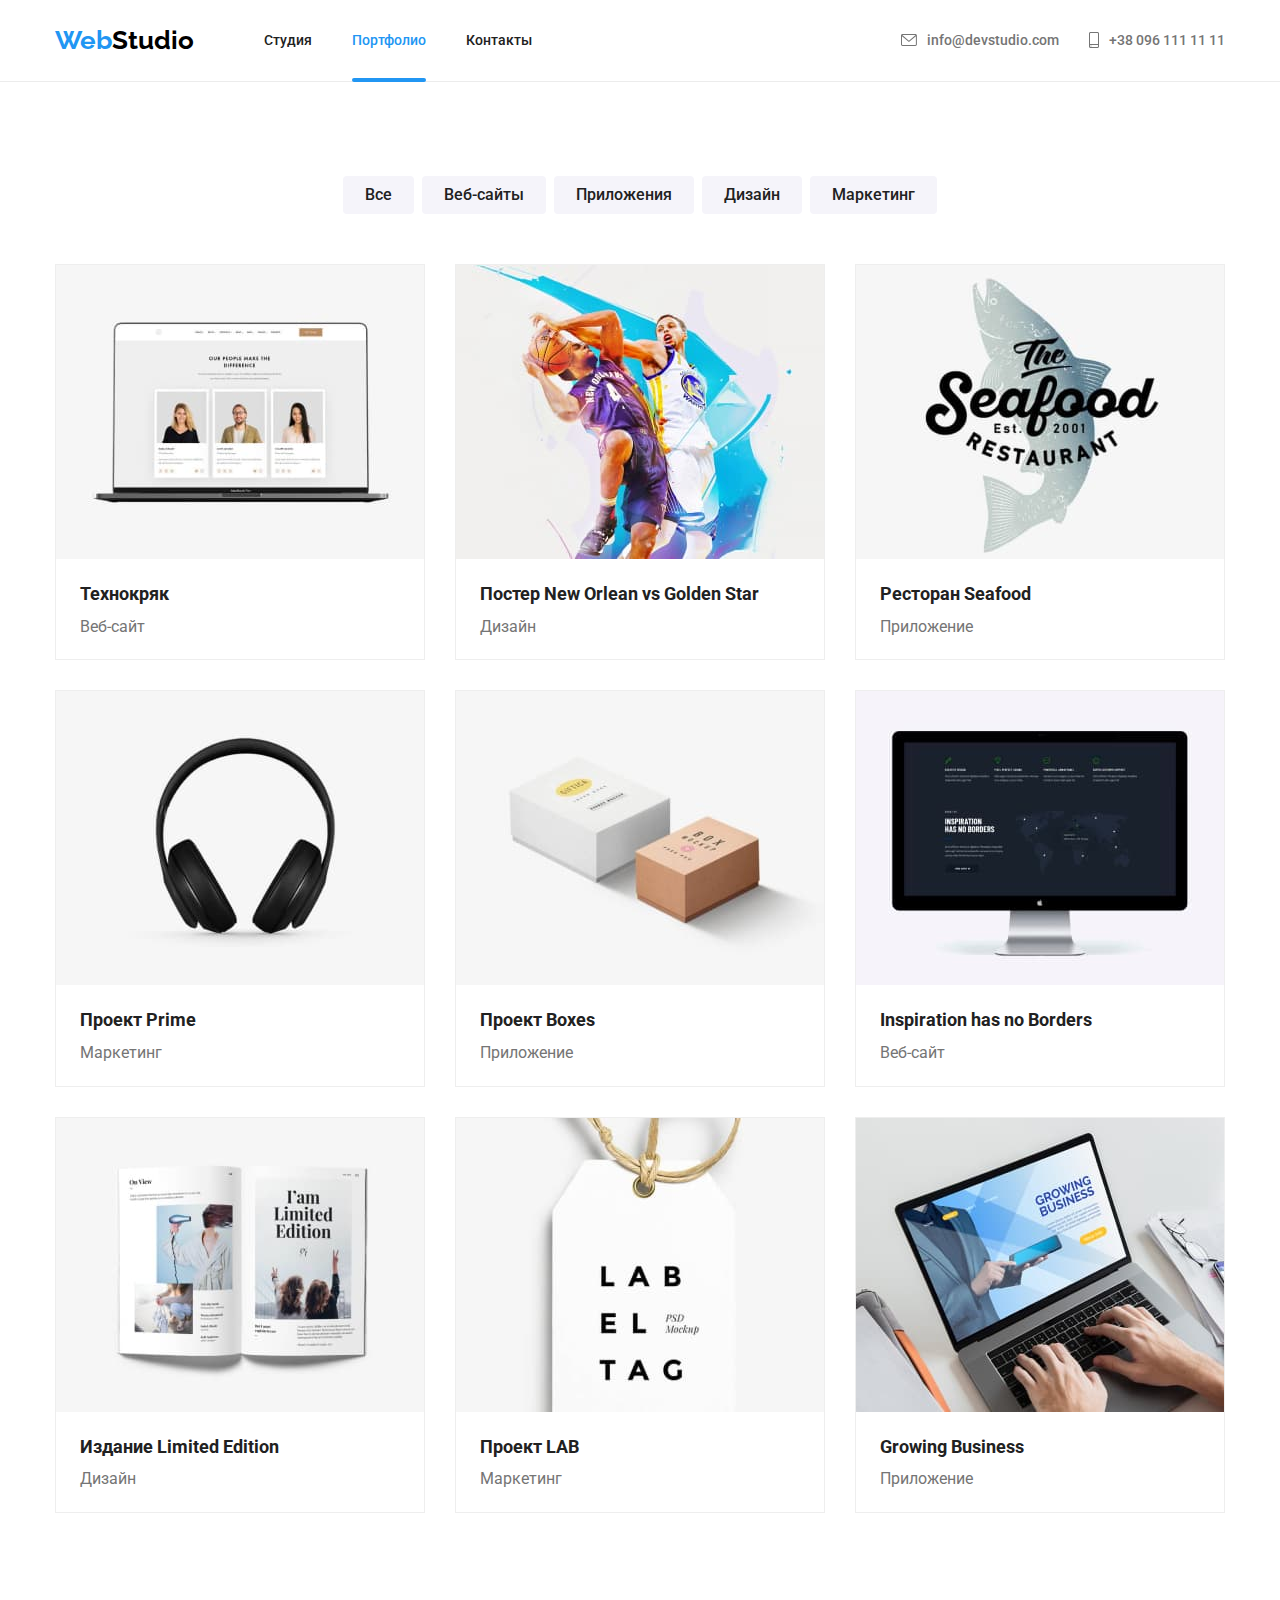
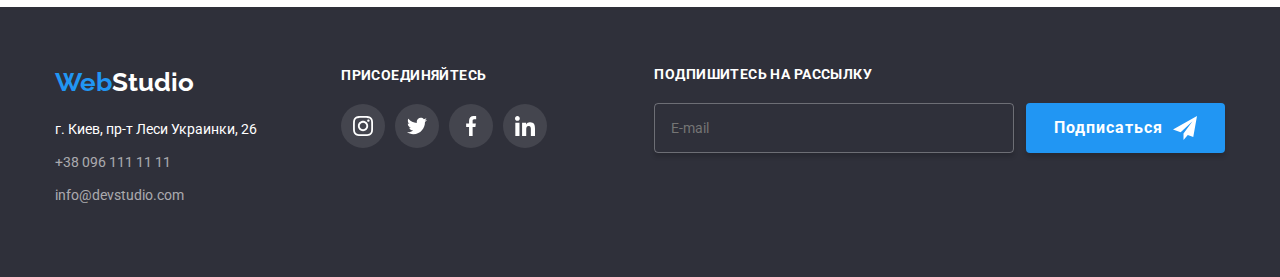
==== portfolio.html @ 5934a65d "Add files via upload" ====
<!DOCTYPE html>
<html lang="en">
  <head>
    <meta charset="UTF-8" />
    <meta http-equiv="X-UA-Compatible" content="IE=edge" />
    <meta name="viewport" content="width=device-width, initial-scale=1.0" />
    <title>Портфолио</title>
    <link rel="preconnect" href="https://fonts.googleapis.com" />
    <link rel="preconnect" href="https://fonts.gstatic.com" crossorigin />
    <link
      href="https://fonts.googleapis.com/css2?family=Raleway:wght@700&family=Roboto:wght@400;500;700;900&display=swap"
      rel="stylesheet"
    />

    <link rel="stylesheet" href="./css/main.min.css" />
  </head>
  <body>
    <header class="header">
      <div class="container">
        <nav class="nav">
          <a href="./index.html" class="logo"
            ><span class="logo-accent">Web</span>Studio</a
          >
          <ul class="site-nav">
            <li class="site-nav__unit nav-unit">
              <a href="./index.html">Студия</a>
            </li>
            <li class="site-nav__unit">
              <a class="current" href="./portfolio.html">Портфолио</a>
            </li>
            <li class="site-nav__unit"><a href="#">Контакты</a></li>
          </ul>
        </nav>
        <ul class="header-contacts">
          <li class="header-contacts__unit">
            <a
              class="header-contacts__link mail"
              href="mailto:info@devstudio.com"
            >
              <svg class="header-contacts__icon" width="16" height="12">
                <use href="images/index/icons.svg#icon-envelope"></use>
              </svg>
              info@devstudio.com</a
            >
          </li>
          <li class="header-contacts__unit">
            <a class="header-contacts__link tel" href="tel:+380961111111">
              <svg class="header-contacts__icon" width="10" height="16">
                <use href="images/index/icons.svg#icon-smartphone"></use>
              </svg>
              +38 096 111 11 11</a
            >
          </li>
        </ul>
      </div>
    </header>

    <main>
      <section class="filter section">
        <div class="container">
          <h1 class="visually-hidden">Filter</h1>
          <ul class="filter-buttons">
            <li><button type="button" class="button">Все</button></li>
            <li><button type="button" class="button">Веб-сайты</button></li>
            <li><button type="button" class="button">Приложения</button></li>
            <li><button type="button" class="button">Дизайн</button></li>
            <li><button type="button" class="button">Маркетинг</button></li>
          </ul>
          <ul class="filter-list">
            <li class="filter-list__list-unit">
              <div class="filter-list__unit-active">
                <img
                  src="./images/portfolio/imgone.jpg"
                  alt="notebook"
                  width="370"
                />
                <p class="filter-list__active-text">
                  Технокряк это современная площадка распространения
                  коронавируса. Компании используют эту платформу для цифрового
                  шпионажа и атак на защищённые сервера конкурентов.
                </p>
              </div>
              <div class="list-unit__content">
                <h2>Технокряк</h2>
                <p>Веб-сайт</p>
              </div>
            </li>
            <li class="filter-list__list-unit">
              <div class="filter-list__unit-active">
                <img
                  src="./images/portfolio/imgtwo.jpg"
                  alt="bascketball poster"
                  width="370"
                />
                <p class="filter-list__active-text">
                  Технокряк это современная площадка распространения
                  коронавируса. Компании используют эту платформу для цифрового
                  шпионажа и атак на защищённые сервера конкурентов.
                </p>
              </div>
              <div class="list-unit__content">
                <h2>Постер New Orlean vs Golden Star</h2>
                <p>Дизайн</p>
              </div>
            </li>
            <li class="filter-list__list-unit">
              <div class="filter-list__unit-active">
                <img
                  src="./images/portfolio/imgthree.jpg"
                  alt="seafood restaurant poster"
                  width="370"
                />
                <p class="filter-list__active-text">
                  Технокряк это современная площадка распространения
                  коронавируса. Компании используют эту платформу для цифрового
                  шпионажа и атак на защищённые сервера конкурентов.
                </p>
              </div>
              <div class="list-unit__content">
                <h2>Ресторан Seafood</h2>
                <p>Приложение</p>
              </div>
            </li>
            <li class="filter-list__list-unit">
              <div class="filter-list__unit-active">
                <img
                  src="./images/portfolio/imgfour.jpg"
                  alt="headphone"
                  width="370"
                />
                <p class="filter-list__active-text">
                  Технокряк это современная площадка распространения
                  коронавируса. Компании используют эту платформу для цифрового
                  шпионажа и атак на защищённые сервера конкурентов.
                </p>
              </div>
              <div class="list-unit__content">
                <h2>Проект Prime</h2>
                <p>Маркетинг</p>
              </div>
            </li>
            <li class="filter-list__list-unit">
              <div class="filter-list__unit-active">
                <img
                  src="./images/portfolio/imgfive.jpg"
                  alt="two boxes"
                  width="370"
                />
                <p class="filter-list__active-text">
                  Технокряк это современная площадка распространения
                  коронавируса. Компании используют эту платформу для цифрового
                  шпионажа и атак на защищённые сервера конкурентов.
                </p>
              </div>
              <div class="list-unit__content">
                <h2>Проект Boxes</h2>
                <p>Приложение</p>
              </div>
            </li>
            <li class="filter-list__list-unit">
              <div class="filter-list__unit-active">
                <img
                  src="images/portfolio/imgsix.jpg"
                  alt="monitor"
                  width="370"
                />
                <p class="filter-list__active-text">
                  Технокряк это современная площадка распространения
                  коронавируса. Компании используют эту платформу для цифрового
                  шпионажа и атак на защищённые сервера конкурентов.
                </p>
              </div>
              <div class="list-unit__content">
                <h2>Inspiration has no Borders</h2>
                <p>Веб-сайт</p>
              </div>
            </li>
            <li class="filter-list__list-unit">
              <div class="filter-list__unit-active">
                <img
                  src="./images/portfolio/imgseven.jpg"
                  alt="book"
                  width="370"
                />
                <p class="filter-list__active-text">
                  Технокряк это современная площадка распространения
                  коронавируса. Компании используют эту платформу для цифрового
                  шпионажа и атак на защищённые сервера конкурентов.
                </p>
              </div>
              <div class="list-unit__content">
                <h2>Издание Limited Edition</h2>
                <p>Дизайн</p>
              </div>
            </li>
            <li class="filter-list__list-unit">
              <div class="filter-list__unit-active">
                <img
                  src="./images/portfolio/imgeight.jpg"
                  alt="label"
                  width="370"
                />
                <p class="filter-list__active-text">
                  Технокряк это современная площадка распространения
                  коронавируса. Компании используют эту платформу для цифрового
                  шпионажа и атак на защищённые сервера конкурентов.
                </p>
              </div>
              <div class="list-unit__content">
                <h2>Проект LAB</h2>
                <p>Маркетинг</p>
              </div>
            </li>
            <li class="filter-list__list-unit">
              <div class="filter-list__unit-active">
                <img
                  src="./images/portfolio/imgnine.jpg"
                  alt="notebook"
                  width="370"
                />
                <p class="filter-list__active-text">
                  Технокряк это современная площадка распространения
                  коронавируса. Компании используют эту платформу для цифрового
                  шпионажа и атак на защищённые сервера конкурентов.
                </p>
              </div>
              <div class="list-unit__content">
                <h2>Growing Business</h2>
                <p>Приложение</p>
              </div>
            </li>
          </ul>
        </div>
      </section>
    </main>

    <footer class="footer">
      <div class="container">
        <div class="left-footer">
          <a href="./index.html" class="logo"
            ><span class="logo-accent">Web</span>Studio</a
          >
          <address>
            <ul class="footer-contacts">
              <li>
                <a class="footer-contacts__map-mark" href="#"
                  >г. Киев, пр-т Леси Украинки, 26</a
                >
              </li>
              <li>
                <a class="footer-contacts__tel contact" href="tel:+380961111111"
                  >+38 096 111 11 11</a
                >
              </li>
              <li>
                <a
                  class="footer-contacts__mail contact"
                  href="mailto:info@devstudio.com"
                  >info@devstudio.com</a
                >
              </li>
            </ul>
          </address>
        </div>
        <div class="footer__join">
          <span>присоединяйтесь</span>
          <ul class="hot-links">
            <li class="hot-links__unit">
              <a href="" class="hot-links__icon-link">
                <svg class="hot-links__svg">
                  <use href="./images/index/icons.svg#icon-instagram"></use>
                </svg>
              </a>
            </li>
            <li class="hot-links__unit">
              <a href="" class="hot-links__icon-link">
                <svg class="hot-links__svg">
                  <use href="./images/index/icons.svg#icon-twitter"></use>
                </svg>
              </a>
            </li>
            <li class="hot-links__unit">
              <a href="" class="hot-links__icon-link">
                <svg class="hot-links__svg">
                  <use href="./images/index/icons.svg#icon-facebook"></use>
                </svg>
              </a>
            </li>
            <li class="hot-links__unit">
              <a href="" class="hot-links__icon-link">
                <svg class="hot-links__svg">
                  <use href="./images/index/icons.svg#icon-linkedin"></use>
                </svg>
              </a>
            </li>
          </ul>
        </div>
        <div class="subscribe">
          <form class="subscribe__form">
            <h2 class="subscribe__header">Подпишитесь на рассылку</h2>
            <div class="subscribe__wrapper">
              <input
                type="mail"
                class="subscribe__input"
                placeholder="E-mail"
              />
              <button type="submit" class="subscribe__submit button">
                Подписаться
                <span class="telegramm-span">
                  <svg>
                    <use href="./images/index/icons.svg#icon-send"></use>
                  </svg>
                </span>
              </button>
            </div>
          </form>
        </div>
      </div>
    </footer>
  </body>
</html>
---- css/main.min.css ----
/*! modern-normalize v1.1.0 | MIT License | https://github.com/sindresorhus/modern-normalize */*,::before,::after{box-sizing:border-box}html{line-height:1.15;-webkit-text-size-adjust:100%;-moz-tab-size:4;tab-size:4}body{margin:0;font-family:system-ui,-apple-system,"Segoe UI",Roboto,Helvetica,Arial,sans-serif,"Apple Color Emoji","Segoe UI Emoji"}hr{height:0;color:inherit}abbr[title]{text-decoration:underline dotted}b,strong{font-weight:bolder}code,kbd,samp,pre{font-family:ui-monospace, SFMono-Regular, Consolas, 'Liberation Mono', Menlo, monospace;font-size:1em}small{font-size:80%}sub,sup{font-size:75%;line-height:0;position:relative;vertical-align:baseline}sub{bottom:-0.25em}sup{top:-0.5em}table{text-indent:0;border-color:inherit}button,input,optgroup,select,textarea{font-family:inherit;font-size:100%;line-height:1.15;margin:0}button,select{text-transform:none}button,[type='button'],[type='reset'],[type='submit']{-webkit-appearance:button}::-moz-focus-inner{border-style:none;padding:0}:-moz-focusring{outline:1px dotted ButtonText}:-moz-ui-invalid{box-shadow:none}legend{padding:0}progress{vertical-align:baseline}::-webkit-inner-spin-button,::-webkit-outer-spin-button{height:auto}[type='search']{-webkit-appearance:textfield;outline-offset:-2px}::-webkit-search-decoration{-webkit-appearance:none}::-webkit-file-upload-button{-webkit-appearance:button;font:inherit}summary{display:list-item}html{box-sizing:border-box}.container{width:1200px;padding:0px 15px 0px 15px;margin:auto}.section{padding:94px 0}h1,h2,h3,h4,h5,h6{margin:0px;padding:0px}img{display:block}p{margin:0px}body{font-family:"Roboto", sans-serif;background-color:var(--primary-white-color);color:var(--primary-txt-color);font-size:14px;line-height:1.2}ul{list-style:none;margin:0px;padding:0px}:root{--primary-txt-color: #757575;--title-txt-color: #212121;--accent-txt-color: #2196f3;--primary-white-color: #ffffff;--primary-black-color: #000000;--footer-secondary-color: rgba(255, 255, 255, 0.6);--footer-tertiary-color: rgba(255, 255, 255, 0.1);--bg-main-color: #2f303a;--button-bg-color: #f5f4fa;--border-filter-box: #eeeeee;--border-bottom-for-nav: #ececec;--icon-main-color: #afb1b8}.text{font-weight:400;font-size:14px;line-height:1.71;letter-spacing:0.03em;width:270px}.button{color:var(--title-txt-color);font-family:inherit;cursor:pointer;font-size:16px;font-weight:500;line-height:1.63;padding:6px 22px;border:none;border-radius:4px;background-color:var(--button-bg-color);transition-property:background-color;transition-duration:250ms;transition-timing-function:cubic-bezier(0.4, 0, 0.2, 1)}.title{color:var(--title-txt-color)}.visually-hidden,.visually-hidden.title{position:absolute;white-space:nowrap;width:1px;height:1px;overflow:hidden;border:0;padding:0;clip:rect(0 0 0 0);clip-path:inset(50%);margin:-1px}.logo{color:var(--primary-black-color);text-decoration:none;font-size:26px;line-height:1.19;font-family:"Raleway", sans-serif;font-weight:700}.logo .logo-accent{color:var(--accent-txt-color)}header{border-bottom:1px solid var(--border-bottom-for-nav)}header .container{display:flex;align-items:center}.nav{display:flex;align-items:center}.site-nav{display:flex;margin-left:70px}.site-nav__unit:not(:last-child){margin-right:40px}.site-nav__unit a{display:inline-block;color:var(--title-txt-color);text-decoration:none;padding:32px 0px;transition-property:color;transition-duration:250ms;transition-timing-function:cubic-bezier(0.4, 0, 0.2, 1)}.site-nav__unit a:hover,.site-nav__unit a:focus{color:var(--accent-txt-color)}.site-nav__unit .current{color:var(--accent-txt-color);position:relative}header ul{font-weight:500}header .header-contacts__link:hover,header .header-contacts__link:focus{color:var(--accent-txt-color);fill:var(--accent-txt-color)}header .header-contacts__link{color:var(--primary-txt-color);text-decoration:none;fill:var(--primary-txt-color);transition-property:color, fill;transition-duration:250ms;transition-timing-function:cubic-bezier(0.4, 0, 0.2, 1)}.mail,.tel{display:flex;align-items:center}.header-contacts__icon{margin-right:10px}.current::after{content:"";display:block;position:absolute;bottom:-1px;width:100%;height:4px;border-radius:2px;background-color:var(--accent-txt-color)}.header-contacts{display:flex;margin-left:auto}.header-contacts .header-contacts__unit:not(:last-child){margin-right:30px}.title.hidden-title{color:var(--primary-white-color)}.business-solutions{background-color:var(--bg-main-color);background-image:linear-gradient(rgba(47,48,58,0.4), rgba(47,48,58,0.4)),url(../images/index/heroimg.jpg);box-shadow:0px 4px 4px rgba(0,0,0,0.25);background-position:center;background-repeat:no-repeat;text-align:center}.business-solutions.section{padding:200px 0px}.business-solutions__main-header{text-align:center;padding-bottom:30px;color:var(--primary-white-color);line-height:1.36;font-size:44px;font-weight:900;text-transform:uppercase}.business-solutions__main-button.button{padding:10px 32px;margin-right:0}.business-solutions__main-button.button,.button:hover,.button:focus{color:var(--primary-white-color);background-color:var(--accent-txt-color);box-shadow:0px 3px 1px rgba(0,0,0,0.1),0px 1px 2px rgba(0,0,0,0.08),0px 2px 2px rgba(0,0,0,0.12)}.ocupation-list{display:flex}.ocupation-list__unit:not(:last-child){margin-right:30px}.ocupation-list__svg{display:flex;justify-content:center;align-items:center;align-content:center;background-color:var(--button-bg-color);height:120px;margin-bottom:30px}.ocupation-list__svg svg{width:70px;height:70px}.ocupation-pics.section{padding-top:0px}.ocupation-pics .title{font-size:36px;line-height:1.17;text-align:center;margin-bottom:50px}.ocupation-pics-block{display:flex}.ocupation-pics-block li:not(:last-child){margin-right:30px}.ocupation-pics-block li{position:relative}.ocupation-list__title.title{font-size:14px;line-height:1.14;text-transform:uppercase;margin-bottom:10px}.ocupation-pics-block__unit p{position:absolute;display:flex;align-items:center;justify-content:center;bottom:0;width:100%;height:70px;background-color:rgba(47,48,58,0.8);text-align:center;font-weight:700;letter-spacing:0.03em;text-transform:uppercase;line-height:calc(16 / 14);color:var(--primary-white-color)}.team{background-color:var(--button-bg-color)}.team .title{font-size:36px;line-height:1.17;text-align:center}.team h2{margin-bottom:50px}.team-list{display:flex}.team-list__box{padding:30px 0px}.team-list__unit{text-align:center;border-radius:0px 0px 4px 4px;box-shadow:0px 1px 3px rgba(0,0,0,0.12),0px 1px 1px rgba(0,0,0,0.14),0px 2px 1px rgba(0,0,0,0.2);background-color:var(--primary-white-color)}.team-list__unit .title.team-list__unit-name{font-size:16px;font-weight:500;line-height:1.19;margin-bottom:10px}.team-list__unit .team-list__position{font-size:16px;line-height:1.19;margin-bottom:16px}.team-list__unit:not(:last-child){margin-right:30px}.hot-links{display:flex;justify-content:center}.hot-links__unit{display:flex}.hot-links__unit:not(:last-child){margin-right:10px}.hot-links__unit a{width:44px;height:44px;background-color:var(--primary-white-color);fill:var(--icon-main-color);border-radius:50%;display:flex;justify-content:center;align-items:center;transition-property:background-color, fill;transition-duration:250ms;transition-timing-function:cubic-bezier(0.4, 0, 0.2, 1)}.hot-links__unit a:hover,.hot-links__unit a:focus{background-color:var(--accent-txt-color);fill:var(--primary-white-color)}.hot-links__svg{width:20px;height:20px}.constant-clients__header{text-align:center;font-size:36px;font-weight:700;line-height:calc(36 / 42);margin-bottom:50px}.constant-clients-list{display:flex}.constant-clients-list__unit:not(:last-child){margin-right:30px}.constant-clients-list__companies{width:170px;height:92px;display:flex;align-items:center;justify-content:center;border:1px solid var(--icon-main-color);border-radius:4px;fill:var(--icon-main-color);transition-property:background-color, fill;transition-duration:250ms;transition-timing-function:cubic-bezier(0.4, 0, 0.2, 1)}.constant-clients-list__companies:hover,.constant-clients-list__companies:focus{border:1px solid var(--accent-txt-color);fill:var(--accent-txt-color)}.constant-clients-list__companies svg{width:106px;height:60px}.filter-buttons,.filter-list{display:flex;flex-wrap:wrap;justify-content:center}.filter-buttons{margin-bottom:50px}.filter-buttons li:not(:last-child){margin-right:8px}.filter-list{margin:-15px}.filter-list__list-unit{border:1px solid var(--border-filter-box);width:370px;margin:15px}.filter-list__list-unit:hover{box-shadow:0px 1px 1px rgba(0,0,0,0.12),0px 4px 4px rgba(0,0,0,0.06),1px 4px 6px rgba(0,0,0,0.16)}.filter-list__list-unit h2{color:var(--title-txt-color);font-size:18px;line-height:1.71;margin-bottom:4px}.filter-list__list-unit p{font-size:16px;line-height:1.6}.filter-list__list-unit:hover .filter-list__active-text{transform:translateY(0)}.list-unit__content{padding:20px 24px}.filter-list__unit-active{position:relative;overflow:hidden}.filter-list__unit-active p{position:absolute;top:0;height:100%;width:100%;padding:63px 24px;background-color:rgba(33,150,243,0.9);color:var(--primary-white-color);font-size:18px;line-height:1.53;letter-spacing:0.03em;transform:translateY(100%);transition:transform 250ms cubic-bezier(0.4, 0, 0.2, 1)}.footer{background-color:var(--bg-main-color);padding:60px 0px}.footer .logo{color:var(--primary-white-color);display:inline-block;margin-bottom:20px}.footer .container{display:flex;justify-content:space-between}.footer-contacts{line-height:1.71}.footer-contacts li{margin-bottom:9px}.footer-contacts a{text-decoration:none}address{font-style:normal}address .footer-contacts__map-mark{color:var(--primary-white-color);transition-property:color;transition-duration:250ms;transition-timing-function:cubic-bezier(0.4, 0, 0.2, 1)}address .footer-contacts__map-mark:hover,address .footer-contacts__map-mark:focus,address .contact:hover,address .contact:focus{color:var(--accent-txt-color)}address .footer-contacts__tel,address .footer-contacts__mail{color:var(--footer-secondary-color);transition-property:color;transition-duration:250ms;transition-timing-function:cubic-bezier(0.4, 0, 0.2, 1)}.footer__join{display:block;margin-left:70px}.footer__join span{font-weight:700;color:var(--primary-white-color);text-transform:uppercase;display:inline-block;margin-bottom:20px;letter-spacing:0.03em}.footer__join .hot-links__icon-link{background-color:var(--footer-tertiary-color);fill:var(--primary-white-color)}.subscribe{margin-left:93px}.subscribe__header{font-size:14px;font-weight:700;line-height:1.14;letter-spacing:0.03em;text-transform:uppercase;color:var(--primary-white-color);margin-bottom:20px}.subscribe__wrapper{display:flex}.subscribe__input{height:50px;width:360px;border:1px solid rgba(255,255,255,0.3);border-radius:4px;background-color:rgba(255,255,255,0);box-shadow:0px 4px 4px rgba(0,0,0,0.15);margin-right:12px;padding-left:16px;color:var(--primary-white-color)}.subscribe__input:focus{border:none;outline:1px solid var(--accent-txt-color)}.subscribe__submit{display:flex;align-items:center;justify-content:center;padding:10px 28px;background:var(--accent-txt-color);box-shadow:0px 4px 4px rgba(0,0,0,0.15);border-radius:4px;font-weight:700;font-size:16px;line-height:1.87;letter-spacing:0.06em;color:var(--primary-white-color)}.telegramm-span{margin-left:10px;width:24px;height:24px}.telegramm-span svg{width:24px;height:24px}.backdrop{position:fixed;top:0;left:0;width:100%;height:100%;background-color:rgba(0,0,0,0.2);opacity:1;transition:opacity 250ms cubic-bezier(0.4, 0, 0.2, 1)}.backdrop.is-hidden{opacity:0;pointer-events:none}.modal{position:absolute;top:50%;left:50%;transform:translate(-50%, -50%);min-height:581px;min-width:528px;background-color:var(--primary-white-color);box-shadow:0px 1px 3px rgba(0,0,0,0.12),0px 1px 1px rgba(0,0,0,0.14),0px 2px 1px rgba(0,0,0,0.2);border-radius:4px}.close-backdrop{position:absolute;right:8px;top:8px;width:30px;height:30px;background-color:var(--primary-white-color);border:1px solid rgba(0,0,0,0.1);border-radius:50%;fill:#000000;display:flex;justify-content:center;align-items:center;cursor:pointer;transition:fill 250ms cubic-bezier(0.4, 0, 0.2, 1)}.close-backdrop svg{width:18px;height:18px}.close-backdrop:hover{fill:var(--accent-txt-color)}.index-form{display:flex;flex-direction:column;align-items:center;padding:40px}.index-form label{font-size:12px;line-height:1.16;letter-spacing:0.01em;margin-bottom:4px;width:100%}.index-form input{width:100%;height:40px;border:1px solid rgba(33,33,33,0.2);border-radius:4px}.index-form textarea{border:1px solid rgba(33,33,33,0.2);height:120px;width:100%;border-radius:4px;padding:12px 16px;resize:none}.index-form__header{font-size:20px;letter-spacing:0.03em;line-height:1.15;margin-bottom:12px}.common-form{position:relative;display:flex;align-items:center;width:100%;margin-bottom:10px}.common-form svg{position:absolute;width:18px;height:18px;left:12px}.common-form input{padding-left:42px}.common-input:focus{outline:1px solid var(--accent-txt-color)}.common-input:focus+svg{fill:var(--accent-txt-color)}.index-checkbox-field{position:relative;margin-top:20px;margin-bottom:30px;display:flex;align-items:center;justify-content:center;margin-left:17px}.index-checkbox-field label{font-size:14px;line-height:1.71;letter-spacing:0.03em}.index-checkbox{display:flex;align-items:center}.index-checkbox input{position:absolute;white-space:nowrap;width:1px;height:1px;overflow:hidden;border:0;padding:0;clip:rect(0 0 0 0);clip-path:inset(50%);margin:-1px}.agreement-check{position:absolute;display:flex;align-items:center;justify-content:center;width:16px;height:15px;background-color:var(--primary-white-color);border:2px solid var(--primary-black-color);border-radius:3px;left:-20px;top:4px;line-height:1}.agreement-check svg{width:16px;height:15px}.checkbox-itself:checked ~ .agreement-check{background-color:var(--accent-txt-color);border:none}.agreement-link{color:var(--accent-txt-color)}.index-form-button{padding:10px 55px;color:var(--primary-white-color);background-color:var(--accent-txt-color);box-shadow:0px 4px 4px rgba(0,0,0,0.15);border-radius:4px;width:200px;border:0;font-size:16px;line-height:1.88;font-weight:700;cursor:pointer;letter-spacing:0.06em}.strange-span{width:18px;height:18px}
/*# sourceMappingURL=main.min.css.map */
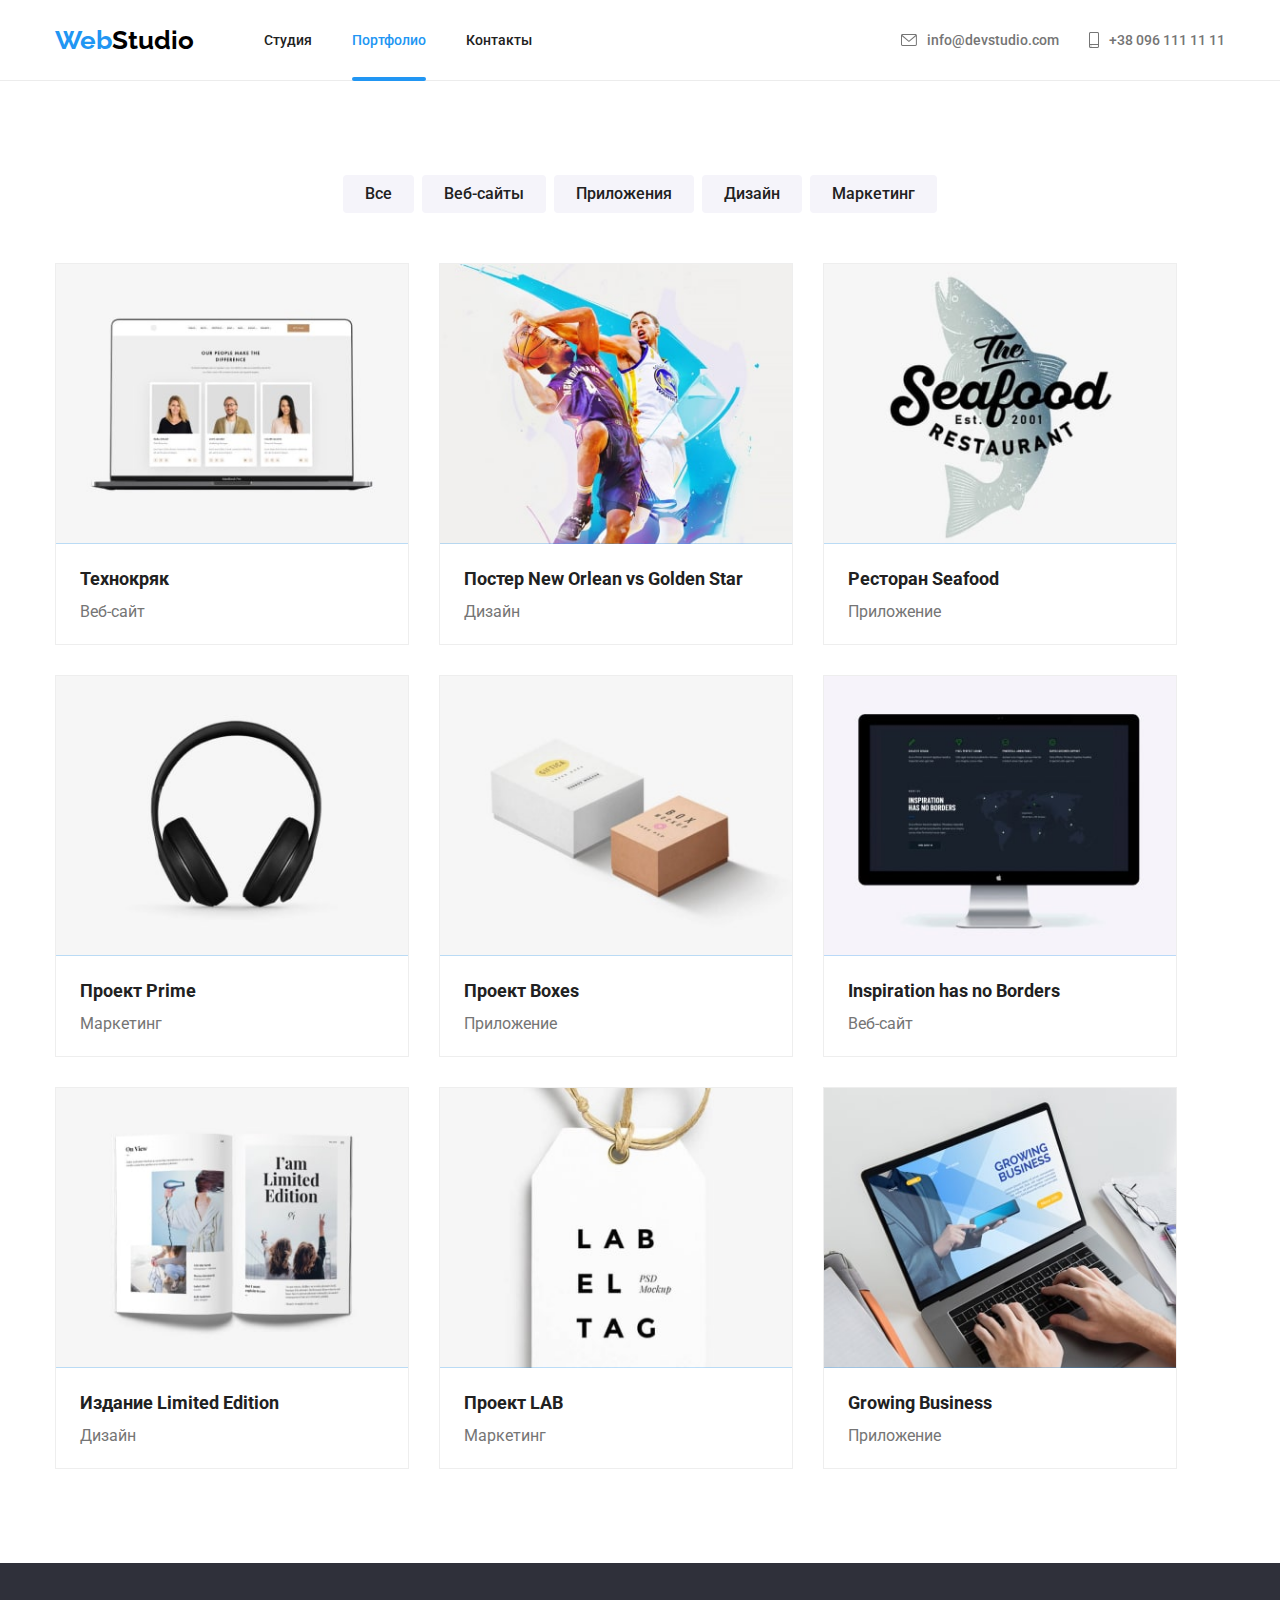
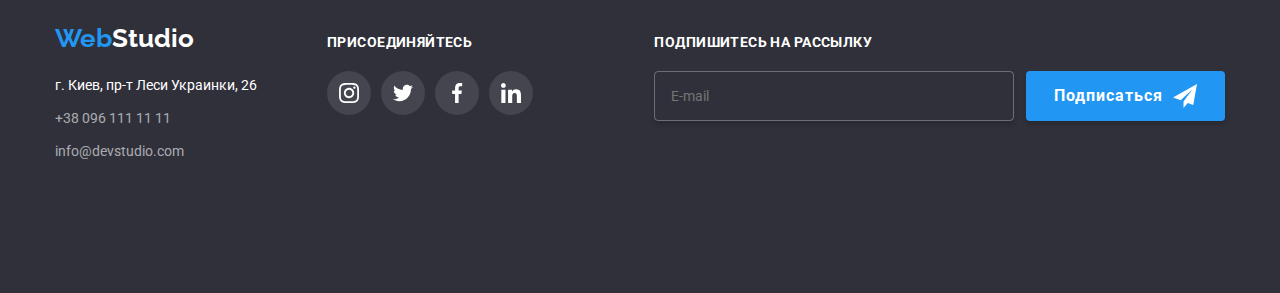
==== commit ecc6c00a: "v1" ====
--- a/portfolio.html
+++ b/portfolio.html
@@ -23,7 +23,7 @@
           >
           <ul class="site-nav">
             <li class="site-nav__unit nav-unit">
-              <a href="./index.html">Студия</a>
+              <a  href="./index.html">Студия</a>
             </li>
             <li class="site-nav__unit">
               <a class="current" href="./portfolio.html">Портфолио</a>
@@ -52,8 +52,59 @@
             >
           </li>
         </ul>
-      </div>
-    </header>
+        <button type="button" class="burger-open">
+          <svg class="burger-open__svg">
+            <use href="images/index/icons.svg#icon-menu"></use>
+
+          </svg>
+        </button>
+      </div>
+      <div class="mob-menu visually-hidden">
+        <div class="mob-container">
+          <div class="mob-menu__top">
+        <button type="button" class="burger-close">
+          <svg class="burger-close__svg">
+          <use href="images/index/icons.svg#icon-close_menu"></use>
+          </svg>
+        </button>
+        <ul class="mob-menu-list">
+          <li class="mob-menu-list__unit">
+            <a  href="./index.html">Студия</a>
+          </li>
+          <li class="mob-menu-list__unit">
+            <a href="./portfolio.html">Портфолио</a>
+          </li>
+          <li class="mob-menu-list__unit"><a href="#">Контакты</a></li>
+        </ul>
+      </div>
+        <div class="mob-menu__bottom">
+        <ul class="mob-contacts">
+          <li class="mob-contacts__unit">
+            <a class="mob-contacts__link tel" href="tel:+380961111111">
+              +38 096 111 11 11</a
+            >
+          </li>
+          <li class="mob-contacts__unit">
+            <a
+              class="mob-contacts__link mail"
+              href="mailto:info@devstudio.com"
+            >
+              info@devstudio.com</a
+            >
+          </li>
+
+        </ul>
+        <ul class="mob-hot-links">
+          <li class="mob-hot-links__unit"><a href="">Instagram</a></li>
+          <li class="mob-hot-links__unit"><a href="">Twitter</a></li>
+          <li class="mob-hot-links__unit"><a href="">Facebook</a></li>
+          <li class="mob-hot-links__unit"><a href="">LinkedIn</a></li>
+
+        </ul>
+      </div>
+      </div>
+      </div>
+    </header> 
 
     <main>
       <section class="filter section">
@@ -69,11 +120,16 @@
           <ul class="filter-list">
             <li class="filter-list__list-unit">
               <div class="filter-list__unit-active">
-                <img
-                  src="./images/portfolio/imgone.jpg"
-                  alt="notebook"
-                  width="370"
-                />
+                <picture>
+                  <source srcset="./images/portfolio/technocrack/technocrack-min.jpg 1x,
+                  ./images/portfolio/technocrack/technocrack-2x-min.jpg 2x" media="(min-width:1200px)">
+                  <source srcset="./images/portfolio/technocrack/technocrack-tablet-min.jpg 1x,
+                  ./images/portfolio/technocrack/technocrack-tablet-2x-min.jpg 2x" media="(min-width:768px)">
+                  <source srcset="./images/portfolio/technocrack/technocrack-mob-min.jpg 1x,
+                  ./images/portfolio/technocrack/technocrack-mob-2x-min.jpg 2x" media="(min-width:320px)">
+                  <img src="./images/portfolio/technocrack/technocrack-mob-min.jpg" alt="notebook" >
+                </picture>
+
                 <p class="filter-list__active-text">
                   Технокряк это современная площадка распространения
                   коронавируса. Компании используют эту платформу для цифрового
@@ -87,11 +143,16 @@
             </li>
             <li class="filter-list__list-unit">
               <div class="filter-list__unit-active">
-                <img
-                  src="./images/portfolio/imgtwo.jpg"
-                  alt="bascketball poster"
-                  width="370"
-                />
+                <picture>
+                  <source srcset="./images/portfolio/poster/poster-min.jpg 1x,
+                  ./images/portfolio/poster/poster-2x-min.jpg 2x" media="(min-width:1200px)">
+                  <source srcset="./images/portfolio/poster/poster-tablet-min.jpg 1x,
+                  ./images/portfolio/poster/poster-tablet-2x-min.jpg 2x" media="(min-width:768px)">
+                  <source srcset="./images/portfolio/poster/poster-mob-min.jpg 1x,
+                  ./images/portfolio/poster/poster-mob-2x-min.jpg 2x" media="(min-width:320px)">
+                  <img src="./images/portfolio/poster/poster-mob-min.jpg" alt="bascketball poster" >
+                </picture>
+
                 <p class="filter-list__active-text">
                   Технокряк это современная площадка распространения
                   коронавируса. Компании используют эту платформу для цифрового
@@ -105,11 +166,16 @@
             </li>
             <li class="filter-list__list-unit">
               <div class="filter-list__unit-active">
-                <img
-                  src="./images/portfolio/imgthree.jpg"
-                  alt="seafood restaurant poster"
-                  width="370"
-                />
+                <picture>
+                  <source srcset="./images/portfolio/seafood/seafood-min.jpg 1x,
+                  ./images/portfolio/seafood/seafood-2x-min.jpg 2x" media="(min-width:1200px)">
+                  <source srcset="./images/portfolio/seafood/seafood-tablet-min.jpg 1x,
+                  ./images/portfolio/seafood/seafood-tablet-2x-min.jpg 2x" media="(min-width:768px)">
+                  <source srcset="./images/portfolio/seafood/seafood-mob-min.jpg 1x,
+                  ./images/portfolio/seafood/seafood-mob-2x-min.jpg 2x" media="(min-width:320px)">
+                  <img src="./images/portfolio/seafood/seafood-mob-min.jpg" alt="seafood restaurant poster" >
+                </picture>
+
                 <p class="filter-list__active-text">
                   Технокряк это современная площадка распространения
                   коронавируса. Компании используют эту платформу для цифрового
@@ -123,11 +189,16 @@
             </li>
             <li class="filter-list__list-unit">
               <div class="filter-list__unit-active">
-                <img
-                  src="./images/portfolio/imgfour.jpg"
-                  alt="headphone"
-                  width="370"
-                />
+                <picture>
+                  <source srcset="./images/portfolio/prime/prime-min.jpg 1x,
+                  ./images/portfolio/prime/prime-2x-min.jpg 2x" media="(min-width:1200px)">
+                  <source srcset="./images/portfolio/prime/prime-tablet-min.jpg 1x,
+                  ./images/portfolio/prime/prime-tablet-2x-min.jpg 2x" media="(min-width:768px)">
+                  <source srcset="./images/portfolio/prime/prime-mob-min.jpg 1x,
+                  ./images/portfolio/prime/prime-mob-2x-min.jpg 2x" media="(min-width:320px)">
+                  <img src="./images/portfolio/prime/prime-mob-min.jpg" alt="headphones" >
+                </picture>
+
                 <p class="filter-list__active-text">
                   Технокряк это современная площадка распространения
                   коронавируса. Компании используют эту платформу для цифрового
@@ -141,11 +212,15 @@
             </li>
             <li class="filter-list__list-unit">
               <div class="filter-list__unit-active">
-                <img
-                  src="./images/portfolio/imgfive.jpg"
-                  alt="two boxes"
-                  width="370"
-                />
+                <picture>
+                  <source srcset="./images/portfolio/boxes/boxes-min.jpg 1x,
+                  ./images/portfolio/boxes/boxes-2x-min.jpg 2x" media="(min-width:1200px)">
+                  <source srcset="./images/portfolio/boxes/boxes-tablet-min.jpg 1x,
+                  ./images/portfolio/boxes/boxes-tablet-2x-min.jpg 2x" media="(min-width:768px)">
+                  <source srcset="./images/portfolio/boxes/boxes-mob-min.jpg 1x,
+                  ./images/portfolio/boxes/boxes-mob-2x-min.jpg 2x" media="(min-width:320px)">
+                  <img src="./images/portfolio/boxes/boxes-mob-min.jpg" alt="two boxes" >
+                </picture>
                 <p class="filter-list__active-text">
                   Технокряк это современная площадка распространения
                   коронавируса. Компании используют эту платформу для цифрового
@@ -159,11 +234,16 @@
             </li>
             <li class="filter-list__list-unit">
               <div class="filter-list__unit-active">
-                <img
-                  src="images/portfolio/imgsix.jpg"
-                  alt="monitor"
-                  width="370"
-                />
+                <picture>
+                  <source srcset="./images/portfolio/inspiration/inspiration-min.jpg 1x,
+                  ./images/portfolio/inspiration/inspiration-2x-min.jpg 2x" media="(min-width:1200px)">
+                  <source srcset="./images/portfolio/inspiration/inspiration-tablet-min.jpg 1x,
+                  ./images/portfolio/inspiration/inspiration-tablet-2x-min.jpg 2x" media="(min-width:768px)">
+                  <source srcset="./images/portfolio/inspiration/inspiration-mob-min.jpg 1x,
+                  ./images/portfolio/inspiration/inspiration-mob-2x-min.jpg 2x" media="(min-width:320px)">
+                  <img src="./images/portfolio/inspiration/inspiration-mob-min.jpg" alt="monitor" >
+                </picture>
+
                 <p class="filter-list__active-text">
                   Технокряк это современная площадка распространения
                   коронавируса. Компании используют эту платформу для цифрового
@@ -177,11 +257,16 @@
             </li>
             <li class="filter-list__list-unit">
               <div class="filter-list__unit-active">
-                <img
-                  src="./images/portfolio/imgseven.jpg"
-                  alt="book"
-                  width="370"
-                />
+                <picture>
+                  <source srcset="./images/portfolio/limited/limited-min.jpg 1x,
+                  ./images/portfolio/limited/limited-2x-min.jpg 2x" media="(min-width:1200px)">
+                  <source srcset="./images/portfolio/limited/limited-tablet-min.jpg 1x,
+                  ./images/portfolio/limited/limited-tablet-2x-min.jpg 2x" media="(min-width:768px)">
+                  <source srcset="./images/portfolio/limited/limited-mob-min.jpg 1x,
+                  ./images/portfolio/limited/limited-mob-2x-min.jpg 2x" media="(min-width:320px)">
+                  <img src="./images/portfolio/limited/limited-mob-min.jpg" alt="book" >
+                </picture>
+
                 <p class="filter-list__active-text">
                   Технокряк это современная площадка распространения
                   коронавируса. Компании используют эту платформу для цифрового
@@ -195,11 +280,15 @@
             </li>
             <li class="filter-list__list-unit">
               <div class="filter-list__unit-active">
-                <img
-                  src="./images/portfolio/imgeight.jpg"
-                  alt="label"
-                  width="370"
-                />
+                <picture>
+                  <source srcset="./images/portfolio/lab/lab-min.jpg 1x,
+                  ./images/portfolio/lab/lab-2x-min.jpg 2x" media="(min-width:1200px)">
+                  <source srcset="./images/portfolio/lab/lab-tablet-min.jpg 1x,
+                  ./images/portfolio/lab/lab-tablet-2x-min.jpg 2x" media="(min-width:768px)">
+                  <source srcset="./images/portfolio/lab/lab-mob-min.jpg 1x,
+                  ./images/portfolio/lab/lab-mob-2x-min.jpg 2x" media="(min-width:320px)">
+                  <img src="./images/portfolio/lab/lab-mob-min.jpg" alt="label" >
+                </picture>
                 <p class="filter-list__active-text">
                   Технокряк это современная площадка распространения
                   коронавируса. Компании используют эту платформу для цифрового
@@ -213,11 +302,16 @@
             </li>
             <li class="filter-list__list-unit">
               <div class="filter-list__unit-active">
-                <img
-                  src="./images/portfolio/imgnine.jpg"
-                  alt="notebook"
-                  width="370"
-                />
+                <picture>
+                  <source srcset="./images/portfolio/business/business-min.jpg 1x,
+                  ./images/portfolio/business/business-2x-min.jpg 2x" media="(min-width:1200px)">
+                  <source srcset="./images/portfolio/business/business-tablet-min.jpg 1x,
+                  ./images/portfolio/business/business-tablet-2x-min.jpg 2x" media="(min-width:768px)">
+                  <source srcset="./images/portfolio/business/business-mob-min.jpg 1x,
+                  ./images/portfolio/business/business-mob-2x-min.jpg 2x" media="(min-width:320px)">
+                  <img src="./images/portfolio/business/business-mob-min.jpg" alt="notebook" >
+                </picture>
+
                 <p class="filter-list__active-text">
                   Технокряк это современная площадка распространения
                   коронавируса. Компании используют эту платформу для цифрового
@@ -236,6 +330,7 @@
 
     <footer class="footer">
       <div class="container">
+        <div class="footer__two-sections">
         <div class="left-footer">
           <a href="./index.html" class="logo"
             ><span class="logo-accent">Web</span>Studio</a
@@ -295,6 +390,7 @@
             </li>
           </ul>
         </div>
+      </div>
         <div class="subscribe">
           <form class="subscribe__form">
             <h2 class="subscribe__header">Подпишитесь на рассылку</h2>
@@ -317,5 +413,6 @@
         </div>
       </div>
     </footer>
+    <script src="./js/menu.js"></script>
   </body>
 </html>
--- a/css/main.min.css
+++ b/css/main.min.css
@@ -3,5 +3,5 @@
  Consolas,  'Liberation Mono',  Menlo,- monospace;font-size:1em}small{font-size:80%}sub,sup{font-size:75%;line-height:0;position:relative;vertical-align:baseline}sub{bottom:-0.25em}sup{top:-0.5em}table{text-indent:0;border-color:inherit}button,input,optgroup,select,textarea{font-family:inherit;font-size:100%;line-height:1.15;margin:0}button,select{text-transform:none}button,[type='button'],[type='reset'],[type='submit']{-webkit-appearance:button}::-moz-focus-inner{border-style:none;padding:0}:-moz-focusring{outline:1px dotted ButtonText}:-moz-ui-invalid{box-shadow:none}legend{padding:0}progress{vertical-align:baseline}::-webkit-inner-spin-button,::-webkit-outer-spin-button{height:auto}[type='search']{-webkit-appearance:textfield;outline-offset:-2px}::-webkit-search-decoration{-webkit-appearance:none}::-webkit-file-upload-button{-webkit-appearance:button;font:inherit}summary{display:list-item}html{box-sizing:border-box}.container{width:1200px;padding:0px 15px 0px 15px;margin:auto}.section{padding:94px 0}h1,h2,h3,h4,h5,h6{margin:0px;padding:0px}img{display:block}p{margin:0px}body{font-family:"Roboto", sans-serif;background-color:var(--primary-white-color);color:var(--primary-txt-color);font-size:14px;line-height:1.2}ul{list-style:none;margin:0px;padding:0px}:root{--primary-txt-color: #757575;--title-txt-color: #212121;--accent-txt-color: #2196f3;--primary-white-color: #ffffff;--primary-black-color: #000000;--footer-secondary-color: rgba(255, 255, 255, 0.6);--footer-tertiary-color: rgba(255, 255, 255, 0.1);--bg-main-color: #2f303a;--button-bg-color: #f5f4fa;--border-filter-box: #eeeeee;--border-bottom-for-nav: #ececec;--icon-main-color: #afb1b8}.text{font-weight:400;font-size:14px;line-height:1.71;letter-spacing:0.03em;width:270px}.button{color:var(--title-txt-color);font-family:inherit;cursor:pointer;font-size:16px;font-weight:500;line-height:1.63;padding:6px 22px;border:none;border-radius:4px;background-color:var(--button-bg-color);transition-property:background-color;transition-duration:250ms;transition-timing-function:cubic-bezier(0.4, 0, 0.2, 1)}.title{color:var(--title-txt-color)}.visually-hidden,.visually-hidden.title{position:absolute;white-space:nowrap;width:1px;height:1px;overflow:hidden;border:0;padding:0;clip:rect(0 0 0 0);clip-path:inset(50%);margin:-1px}.logo{color:var(--primary-black-color);text-decoration:none;font-size:26px;line-height:1.19;font-family:"Raleway", sans-serif;font-weight:700}.logo .logo-accent{color:var(--accent-txt-color)}header{border-bottom:1px solid var(--border-bottom-for-nav)}header .container{display:flex;align-items:center}.nav{display:flex;align-items:center}.site-nav{display:flex;margin-left:70px}.site-nav__unit:not(:last-child){margin-right:40px}.site-nav__unit a{display:inline-block;color:var(--title-txt-color);text-decoration:none;padding:32px 0px;transition-property:color;transition-duration:250ms;transition-timing-function:cubic-bezier(0.4, 0, 0.2, 1)}.site-nav__unit a:hover,.site-nav__unit a:focus{color:var(--accent-txt-color)}.site-nav__unit .current{color:var(--accent-txt-color);position:relative}header ul{font-weight:500}header .header-contacts__link:hover,header .header-contacts__link:focus{color:var(--accent-txt-color);fill:var(--accent-txt-color)}header .header-contacts__link{color:var(--primary-txt-color);text-decoration:none;fill:var(--primary-txt-color);transition-property:color, fill;transition-duration:250ms;transition-timing-function:cubic-bezier(0.4, 0, 0.2, 1)}.mail,.tel{display:flex;align-items:center}.header-contacts__icon{margin-right:10px}.current::after{content:"";display:block;position:absolute;bottom:-1px;width:100%;height:4px;border-radius:2px;background-color:var(--accent-txt-color)}.header-contacts{display:flex;margin-left:auto}.header-contacts .header-contacts__unit:not(:last-child){margin-right:30px}.title.hidden-title{color:var(--primary-white-color)}.business-solutions{background-color:var(--bg-main-color);background-image:linear-gradient(rgba(47,48,58,0.4), rgba(47,48,58,0.4)),url(../images/index/heroimg.jpg);box-shadow:0px 4px 4px rgba(0,0,0,0.25);background-position:center;background-repeat:no-repeat;text-align:center}.business-solutions.section{padding:200px 0px}.business-solutions__main-header{text-align:center;padding-bottom:30px;color:var(--primary-white-color);line-height:1.36;font-size:44px;font-weight:900;text-transform:uppercase}.business-solutions__main-button.button{padding:10px 32px;margin-right:0}.business-solutions__main-button.button,.button:hover,.button:focus{color:var(--primary-white-color);background-color:var(--accent-txt-color);box-shadow:0px 3px 1px rgba(0,0,0,0.1),0px 1px 2px rgba(0,0,0,0.08),0px 2px 2px rgba(0,0,0,0.12)}.ocupation-list{display:flex}.ocupation-list__unit:not(:last-child){margin-right:30px}.ocupation-list__svg{display:flex;justify-content:center;align-items:center;align-content:center;background-color:var(--button-bg-color);height:120px;margin-bottom:30px}.ocupation-list__svg svg{width:70px;height:70px}.ocupation-pics.section{padding-top:0px}.ocupation-pics .title{font-size:36px;line-height:1.17;text-align:center;margin-bottom:50px}.ocupation-pics-block{display:flex}.ocupation-pics-block li:not(:last-child){margin-right:30px}.ocupation-pics-block li{position:relative}.ocupation-list__title.title{font-size:14px;line-height:1.14;text-transform:uppercase;margin-bottom:10px}.ocupation-pics-block__unit p{position:absolute;display:flex;align-items:center;justify-content:center;bottom:0;width:100%;height:70px;background-color:rgba(47,48,58,0.8);text-align:center;font-weight:700;letter-spacing:0.03em;text-transform:uppercase;line-height:calc(16 / 14);color:var(--primary-white-color)}.team{background-color:var(--button-bg-color)}.team .title{font-size:36px;line-height:1.17;text-align:center}.team h2{margin-bottom:50px}.team-list{display:flex}.team-list__box{padding:30px 0px}.team-list__unit{text-align:center;border-radius:0px 0px 4px 4px;box-shadow:0px 1px 3px rgba(0,0,0,0.12),0px 1px 1px rgba(0,0,0,0.14),0px 2px 1px rgba(0,0,0,0.2);background-color:var(--primary-white-color)}.team-list__unit .title.team-list__unit-name{font-size:16px;font-weight:500;line-height:1.19;margin-bottom:10px}.team-list__unit .team-list__position{font-size:16px;line-height:1.19;margin-bottom:16px}.team-list__unit:not(:last-child){margin-right:30px}.hot-links{display:flex;justify-content:center}.hot-links__unit{display:flex}.hot-links__unit:not(:last-child){margin-right:10px}.hot-links__unit a{width:44px;height:44px;background-color:var(--primary-white-color);fill:var(--icon-main-color);border-radius:50%;display:flex;justify-content:center;align-items:center;transition-property:background-color, fill;transition-duration:250ms;transition-timing-function:cubic-bezier(0.4, 0, 0.2, 1)}.hot-links__unit a:hover,.hot-links__unit a:focus{background-color:var(--accent-txt-color);fill:var(--primary-white-color)}.hot-links__svg{width:20px;height:20px}.constant-clients__header{text-align:center;font-size:36px;font-weight:700;line-height:calc(36 / 42);margin-bottom:50px}.constant-clients-list{display:flex}.constant-clients-list__unit:not(:last-child){margin-right:30px}.constant-clients-list__companies{width:170px;height:92px;display:flex;align-items:center;justify-content:center;border:1px solid var(--icon-main-color);border-radius:4px;fill:var(--icon-main-color);transition-property:background-color, fill;transition-duration:250ms;transition-timing-function:cubic-bezier(0.4, 0, 0.2, 1)}.constant-clients-list__companies:hover,.constant-clients-list__companies:focus{border:1px solid var(--accent-txt-color);fill:var(--accent-txt-color)}.constant-clients-list__companies svg{width:106px;height:60px}.filter-buttons,.filter-list{display:flex;flex-wrap:wrap;justify-content:center}.filter-buttons{margin-bottom:50px}.filter-buttons li:not(:last-child){margin-right:8px}.filter-list{margin:-15px}.filter-list__list-unit{border:1px solid var(--border-filter-box);width:370px;margin:15px}.filter-list__list-unit:hover{box-shadow:0px 1px 1px rgba(0,0,0,0.12),0px 4px 4px rgba(0,0,0,0.06),1px 4px 6px rgba(0,0,0,0.16)}.filter-list__list-unit h2{color:var(--title-txt-color);font-size:18px;line-height:1.71;margin-bottom:4px}.filter-list__list-unit p{font-size:16px;line-height:1.6}.filter-list__list-unit:hover .filter-list__active-text{transform:translateY(0)}.list-unit__content{padding:20px 24px}.filter-list__unit-active{position:relative;overflow:hidden}.filter-list__unit-active p{position:absolute;top:0;height:100%;width:100%;padding:63px 24px;background-color:rgba(33,150,243,0.9);color:var(--primary-white-color);font-size:18px;line-height:1.53;letter-spacing:0.03em;transform:translateY(100%);transition:transform 250ms cubic-bezier(0.4, 0, 0.2, 1)}.footer{background-color:var(--bg-main-color);padding:60px 0px}.footer .logo{color:var(--primary-white-color);display:inline-block;margin-bottom:20px}.footer .container{display:flex;justify-content:space-between}.footer-contacts{line-height:1.71}.footer-contacts li{margin-bottom:9px}.footer-contacts a{text-decoration:none}address{font-style:normal}address .footer-contacts__map-mark{color:var(--primary-white-color);transition-property:color;transition-duration:250ms;transition-timing-function:cubic-bezier(0.4, 0, 0.2, 1)}address .footer-contacts__map-mark:hover,address .footer-contacts__map-mark:focus,address .contact:hover,address .contact:focus{color:var(--accent-txt-color)}address .footer-contacts__tel,address .footer-contacts__mail{color:var(--footer-secondary-color);transition-property:color;transition-duration:250ms;transition-timing-function:cubic-bezier(0.4, 0, 0.2, 1)}.footer__join{display:block;margin-left:70px}.footer__join span{font-weight:700;color:var(--primary-white-color);text-transform:uppercase;display:inline-block;margin-bottom:20px;letter-spacing:0.03em}.footer__join .hot-links__icon-link{background-color:var(--footer-tertiary-color);fill:var(--primary-white-color)}.subscribe{margin-left:93px}.subscribe__header{font-size:14px;font-weight:700;line-height:1.14;letter-spacing:0.03em;text-transform:uppercase;color:var(--primary-white-color);margin-bottom:20px}.subscribe__wrapper{display:flex}.subscribe__input{height:50px;width:360px;border:1px solid rgba(255,255,255,0.3);border-radius:4px;background-color:rgba(255,255,255,0);box-shadow:0px 4px 4px rgba(0,0,0,0.15);margin-right:12px;padding-left:16px;color:var(--primary-white-color)}.subscribe__input:focus{border:none;outline:1px solid var(--accent-txt-color)}.subscribe__submit{display:flex;align-items:center;justify-content:center;padding:10px 28px;background:var(--accent-txt-color);box-shadow:0px 4px 4px rgba(0,0,0,0.15);border-radius:4px;font-weight:700;font-size:16px;line-height:1.87;letter-spacing:0.06em;color:var(--primary-white-color)}.telegramm-span{margin-left:10px;width:24px;height:24px}.telegramm-span svg{width:24px;height:24px}.backdrop{position:fixed;top:0;left:0;width:100%;height:100%;background-color:rgba(0,0,0,0.2);opacity:1;transition:opacity 250ms cubic-bezier(0.4, 0, 0.2, 1)}.backdrop.is-hidden{opacity:0;pointer-events:none}.modal{position:absolute;top:50%;left:50%;transform:translate(-50%, -50%);min-height:581px;min-width:528px;background-color:var(--primary-white-color);box-shadow:0px 1px 3px rgba(0,0,0,0.12),0px 1px 1px rgba(0,0,0,0.14),0px 2px 1px rgba(0,0,0,0.2);border-radius:4px}.close-backdrop{position:absolute;right:8px;top:8px;width:30px;height:30px;background-color:var(--primary-white-color);border:1px solid rgba(0,0,0,0.1);border-radius:50%;fill:#000000;display:flex;justify-content:center;align-items:center;cursor:pointer;transition:fill 250ms cubic-bezier(0.4, 0, 0.2, 1)}.close-backdrop svg{width:18px;height:18px}.close-backdrop:hover{fill:var(--accent-txt-color)}.index-form{display:flex;flex-direction:column;align-items:center;padding:40px}.index-form label{font-size:12px;line-height:1.16;letter-spacing:0.01em;margin-bottom:4px;width:100%}.index-form input{width:100%;height:40px;border:1px solid rgba(33,33,33,0.2);border-radius:4px}.index-form textarea{border:1px solid rgba(33,33,33,0.2);height:120px;width:100%;border-radius:4px;padding:12px 16px;resize:none}.index-form__header{font-size:20px;letter-spacing:0.03em;line-height:1.15;margin-bottom:12px}.common-form{position:relative;display:flex;align-items:center;width:100%;margin-bottom:10px}.common-form svg{position:absolute;width:18px;height:18px;left:12px}.common-form input{padding-left:42px}.common-input:focus{outline:1px solid var(--accent-txt-color)}.common-input:focus+svg{fill:var(--accent-txt-color)}.index-checkbox-field{position:relative;margin-top:20px;margin-bottom:30px;display:flex;align-items:center;justify-content:center;margin-left:17px}.index-checkbox-field label{font-size:14px;line-height:1.71;letter-spacing:0.03em}.index-checkbox{display:flex;align-items:center}.index-checkbox input{position:absolute;white-space:nowrap;width:1px;height:1px;overflow:hidden;border:0;padding:0;clip:rect(0 0 0 0);clip-path:inset(50%);margin:-1px}.agreement-check{position:absolute;display:flex;align-items:center;justify-content:center;width:16px;height:15px;background-color:var(--primary-white-color);border:2px solid var(--primary-black-color);border-radius:3px;left:-20px;top:4px;line-height:1}.agreement-check svg{width:16px;height:15px}.checkbox-itself:checked ~ .agreement-check{background-color:var(--accent-txt-color);border:none}.agreement-link{color:var(--accent-txt-color)}.index-form-button{padding:10px 55px;color:var(--primary-white-color);background-color:var(--accent-txt-color);box-shadow:0px 4px 4px rgba(0,0,0,0.15);border-radius:4px;width:200px;border:0;font-size:16px;line-height:1.88;font-weight:700;cursor:pointer;letter-spacing:0.06em}.strange-span{width:18px;height:18px}
+ monospace;font-size:1em}small{font-size:80%}sub,sup{font-size:75%;line-height:0;position:relative;vertical-align:baseline}sub{bottom:-0.25em}sup{top:-0.5em}table{text-indent:0;border-color:inherit}button,input,optgroup,select,textarea{font-family:inherit;font-size:100%;line-height:1.15;margin:0}button,select{text-transform:none}button,[type='button'],[type='reset'],[type='submit']{-webkit-appearance:button}::-moz-focus-inner{border-style:none;padding:0}:-moz-focusring{outline:1px dotted ButtonText}:-moz-ui-invalid{box-shadow:none}legend{padding:0}progress{vertical-align:baseline}::-webkit-inner-spin-button,::-webkit-outer-spin-button{height:auto}[type='search']{-webkit-appearance:textfield;outline-offset:-2px}::-webkit-search-decoration{-webkit-appearance:none}::-webkit-file-upload-button{-webkit-appearance:button;font:inherit}summary{display:list-item}html{box-sizing:border-box}.container{max-width:480px;padding:0px 15px;margin:0 auto}@media screen and (min-width: 768px){.container{max-width:unset;width:768px}}@media screen and (min-width: 1200px){.container{width:1200px;padding:0px 15px 0px 15px}}.section{padding:94px 0}h1,h2,h3,h4,h5,h6{margin:0px;padding:0px}img{display:block}p{margin:0px}body{font-family:"Roboto", sans-serif;background-color:var(--primary-white-color);color:var(--primary-txt-color);font-size:14px;line-height:1.2}ul{list-style:none;margin:0px;padding:0px}:root{--primary-txt-color: #757575;--title-txt-color: #212121;--accent-txt-color: #2196f3;--primary-white-color: #ffffff;--primary-black-color: #000000;--footer-secondary-color: rgba(255, 255, 255, 0.6);--footer-tertiary-color: rgba(255, 255, 255, 0.1);--bg-main-color: #2f303a;--button-bg-color: #f5f4fa;--border-filter-box: #eeeeee;--border-bottom-for-nav: #ececec;--icon-main-color: #afb1b8}.text{font-weight:400;font-size:14px;line-height:1.71;letter-spacing:0.03em}.button{color:var(--title-txt-color);font-family:inherit;cursor:pointer;font-size:16px;font-weight:500;line-height:1.63;padding:6px 22px;border:none;border-radius:4px;background-color:var(--button-bg-color);transition-property:background-color;transition-duration:250ms;transition-timing-function:cubic-bezier(0.4, 0, 0.2, 1)}.title{color:var(--title-txt-color)}.visually-hidden,.visually-hidden.title{position:absolute;white-space:nowrap;width:1px;height:1px;overflow:hidden;border:0;padding:0;clip:rect(0 0 0 0);clip-path:inset(50%);margin:-1px}.logo{color:var(--primary-black-color);text-decoration:none;font-size:26px;line-height:1.19;font-family:"Raleway", sans-serif;font-weight:700}.logo .logo-accent{color:var(--accent-txt-color)}.burger-open{margin:0;padding:0;display:inline-block;font-size:0;border-width:0;background-color:white}.burger-open:hover,.burger-open:focus{fill:var(--accent-txt-color);outline-color:var(--accent-txt-color)}.burger-open__svg{width:40px;height:40px}header{border-bottom:1px solid var(--border-bottom-for-nav)}header .container{display:flex;align-items:center;height:60px;justify-content:space-between}.nav{display:flex;align-items:center}.site-nav{margin-left:70px;display:none}.site-nav__unit:not(:last-child){margin-right:40px}.site-nav__unit a{display:inline-block;color:var(--title-txt-color);text-decoration:none;padding:32px 0px;transition-property:color;transition-duration:250ms;transition-timing-function:cubic-bezier(0.4, 0, 0.2, 1)}.site-nav__unit a:hover,.site-nav__unit a:focus{color:var(--accent-txt-color)}.site-nav__unit .current{color:var(--accent-txt-color);position:relative}header ul{font-weight:500}header .header-contacts__link:hover,header .header-contacts__link:focus{color:var(--accent-txt-color);fill:var(--accent-txt-color)}header .header-contacts__link{color:var(--primary-txt-color);text-decoration:none;fill:var(--primary-txt-color);transition-property:color, fill;transition-duration:250ms;transition-timing-function:cubic-bezier(0.4, 0, 0.2, 1)}.mail,.tel{display:flex;align-items:center}.header-contacts__icon{margin-right:10px}.current::after{content:"";display:block;position:absolute;bottom:-1px;width:100%;height:4px;border-radius:2px;background-color:var(--accent-txt-color)}.header-contacts{margin-left:auto;display:none}.header-contacts .header-contacts__unit:not(:last-child){margin-right:30px}.mob-menu{position:fixed;background-color:var(--primary-white-color);top:0;height:100vh;width:100vw;padding:10px 15px 0 0;z-index:2}.mob-container{padding-left:40px;padding-bottom:48px;height:100%;display:flex;flex-direction:column;justify-content:space-between}.mob-menu a{text-decoration:none;color:var(--title-txt-color)}.burger-close{width:40px;height:40px;display:block;margin-left:auto;padding:0;font-size:0;border-width:0;background-color:white}.burger-close:hover,.burger-close:focus{fill:var(--accent-txt-color);outline-color:var(--accent-txt-color)}.burger-close__svg{width:40px;height:40px}.mob-menu-list{font-weight:500;font-size:40px;line-height:calc(47/40);letter-spacing:0.02em}.mob-menu-list__unit:not(:last-child){margin-bottom:32px}.mob-menu-list__unit a:hover,.mob-menu-list__unit a:focus{color:var(--accent-txt-color)}.mob-contacts__unit{font-weight:500;letter-spacing:0.02em}.mob-contacts__link.tel{font-size:34px;line-height:calc(40/34);color:var(--accent-txt-color);margin-bottom:32px}.mob-contacts__link.mail{font-size:24px;line-height:calc(28/24);margin-bottom:64px;color:var(--primary-txt-color)}.mob-contacts__link.mail:hover,.mob-contacts__link.mail:focus{color:var(--accent-txt-color)}.mob-hot-links{display:flex;font-size:18px;line-height:calc(22/18);letter-spacing:0.02em}.mob-hot-links__unit a{padding:10px;color:var(--accent-txt-color)}.mob-hot-links__unit:not(:last-child){border-right:1px solid rgba(33,33,33,0.2)}.mob-hot-links .mob-hot-links__unit:first-child a{padding-left:0}@media screen and (min-width: 768px){.header .container{height:80px}.burger-open{display:none}.site-nav{margin-left:70px;display:flex}.header-contacts{display:flex;flex-direction:column}.header-contacts .header-contacts__unit:first-child{margin-bottom:10px}}@media screen and (min-width: 1200px){.header-contacts{display:flex;flex-direction:row}.header-contacts .header-contacts__unit:first-child{margin-bottom:0px}}.title.hidden-title{color:var(--primary-white-color)}.business-solutions{background-color:var(--bg-main-color);background-image:linear-gradient(rgba(47,48,58,0.4), rgba(47,48,58,0.4)),url(../images/index/firsthero/Header-mobile-min.png);background-size:480px 400px;box-shadow:0px 4px 4px rgba(0,0,0,0.25);background-position:center;background-repeat:no-repeat;text-align:center}@media (min-device-pixel-ratio: 2), (-webkit-min-device-pixel-ratio: 2), (min-resolution: 192dpi), (min-resolution: 2dppx){.business-solutions{background-image:linear-gradient(rgba(47,48,58,0.4), rgba(47,48,58,0.4)),url(../images/index/firsthero/Header-mobile-2x-min.png)}}.business-solutions.section{padding:118px 0px}@media screen and (min-width: 768px){.business-solutions{background-size:768px 400px;background-image:linear-gradient(rgba(47,48,58,0.4), rgba(47,48,58,0.4)),url(../images/index/firsthero/Header-tablet-min.png)}}@media screen and (min-width: 768px) and (min-device-pixel-ratio: 2), screen and (min-width: 768px) and (-webkit-min-device-pixel-ratio: 2), screen and (min-width: 768px) and (min-resolution: 192dpi), screen and (min-width: 768px) and (min-resolution: 2dppx){.business-solutions{background-image:linear-gradient(rgba(47,48,58,0.4), rgba(47,48,58,0.4)),url(../images/index/firsthero/Header-tablet-2x-min.png)}}@media screen and (min-width: 1200px){.business-solutions{background-size:1600px 600px;background-image:linear-gradient(rgba(47,48,58,0.4), rgba(47,48,58,0.4)),url(../images/index/firsthero/Header.jpg)}}@media screen and (min-width: 1200px) and (min-device-pixel-ratio: 2), screen and (min-width: 1200px) and (-webkit-min-device-pixel-ratio: 2), screen and (min-width: 1200px) and (min-resolution: 192dpi), screen and (min-width: 1200px) and (min-resolution: 2dppx){.business-solutions{background-image:linear-gradient(rgba(47,48,58,0.4), rgba(47,48,58,0.4)),url(../images/index/firsthero/Header-2x-min.png)}}@media screen and (min-width: 1200px){.business-solutions.section{padding:200px 0px}}.business-solutions__main-header{font-size:26px;line-height:1.62;text-align:center;padding-bottom:30px;color:var(--primary-white-color);font-weight:900;letter-spacing:0.06em;text-transform:uppercase}@media screen and (min-width: 1200px){.business-solutions__main-header{line-height:1.36;font-size:44px}}.business-solutions__main-button.button{padding:10px 32px;margin-right:0}.business-solutions__main-button.button,.button:hover,.button:focus{color:var(--primary-white-color);background-color:var(--accent-txt-color);box-shadow:0px 3px 1px rgba(0,0,0,0.1),0px 1px 2px rgba(0,0,0,0.08),0px 2px 2px rgba(0,0,0,0.12)}.ocupation-list{display:block}.ocupation-list__unit:not(:last-child){margin-bottom:30px}.ocupation.section{padding:60px 0}.ocupation-list__svg{display:flex;justify-content:center;align-items:center;align-content:center;background-color:var(--button-bg-color);height:120px;margin-bottom:30px}.ocupation-list__svg svg{width:70px;height:70px}.ocupation-list__title{text-align:center}@media screen and (min-width: 768px){.ocupation-list{display:flex;flex-wrap:wrap;justify-content:center}.ocupation-list__unit:not(:last-child){margin-bottom:0}.ocupation-list__unit{margin:15px;width:calc(100% / 2 - 4 * 15px)}.ocupation-list__title{text-align:left}}@media screen and (min-width: 1200px){.ocupation-list__unit:not(:last-child){margin-right:30px}.ocupation-list{display:flex;flex-wrap:nowrap;flex-direction:row}}.ocupation-pics{display:none}@media screen and (min-width: 1200px){.ocupation-pics{display:block}}.ocupation-pics.section{padding-top:0px}.ocupation-pics .title{font-size:36px;line-height:1.17;text-align:center;margin-bottom:50px}.ocupation-pics-block{display:flex}.ocupation-pics-block li:not(:last-child){margin-right:30px}.ocupation-pics-block li{position:relative}.ocupation-list__title.title{font-size:14px;line-height:1.14;text-transform:uppercase;margin-bottom:10px}.ocupation-pics-block__unit p{position:absolute;display:flex;align-items:center;justify-content:center;bottom:0;width:100%;height:70px;background-color:rgba(47,48,58,0.8);text-align:center;font-weight:700;letter-spacing:0.03em;text-transform:uppercase;line-height:calc(16 / 14);color:var(--primary-white-color)}.team{background-color:var(--button-bg-color)}.team .title{font-size:36px;line-height:1.17;text-align:center}.team h2{margin-bottom:50px}.team-list__box{padding:30px 0px}.team-list__unit{text-align:center;border-radius:0px 0px 4px 4px;box-shadow:0px 1px 3px rgba(0,0,0,0.12),0px 1px 1px rgba(0,0,0,0.14),0px 2px 1px rgba(0,0,0,0.2);background-color:var(--primary-white-color)}.team-list__unit .title.team-list__unit-name{font-size:16px;font-weight:500;line-height:1.19;margin-bottom:10px}.team-list__unit .team-list__position{font-size:16px;line-height:1.19;margin-bottom:16px}.team-list__unit img{width:100%}.team-list__unit:not(:last-child){margin-bottom:30px}.hot-links{display:flex;justify-content:center}.hot-links__unit{display:flex}.hot-links__unit:not(:last-child){margin-right:10px}.hot-links__unit a{width:44px;height:44px;background-color:var(--primary-white-color);fill:var(--icon-main-color);border-radius:50%;display:flex;justify-content:center;align-items:center;transition-property:background-color, fill;transition-duration:250ms;transition-timing-function:cubic-bezier(0.4, 0, 0.2, 1)}.hot-links__unit a:hover,.hot-links__unit a:focus{background-color:var(--accent-txt-color);fill:var(--primary-white-color)}.hot-links__svg{width:20px;height:20px}@media screen and (min-width: 768px){.team-list{display:flex;flex-wrap:wrap;justify-content:center}.team-list__unit{width:354px}.team-list__unit:not(:last-child){margin-bottom:unset}.team-list__unit:nth-child(odd){margin-right:15px}.team-list__unit:nth-child(3),.team-list__unit:nth-child(4){margin-top:15px}}@media screen and (min-width: 1200px){.team-list{flex-wrap:nowrap}.team-list__unit{width:270px}.team-list__unit:nth-child(odd){margin-right:unset}.team-list__unit:nth-child(3),.team-list__unit:nth-child(4){margin-top:unset}.team-list__unit:not(:last-child){margin-right:30px}}.constant-clients__header{text-align:center;font-size:36px;font-weight:700;line-height:calc(36 / 42);margin-bottom:50px}.constant-clients-list{display:flex;flex-wrap:wrap;justify-content:center}.constant-clients-list__companies{width:210px;height:92px;display:flex;align-items:center;justify-content:center;border:1px solid var(--icon-main-color);border-radius:4px;fill:var(--icon-main-color);transition-property:background-color, fill;transition-duration:250ms;transition-timing-function:cubic-bezier(0.4, 0, 0.2, 1)}.constant-clients-list__companies:hover,.constant-clients-list__companies:focus{border:1px solid var(--accent-txt-color);fill:var(--accent-txt-color)}.constant-clients-list__companies svg{width:106px;height:60px}@media screen and (min-width: 480px){.constant-clients-list__unit{margin-bottom:15px}.constant-clients-list__unit:nth-child(odd){margin-right:15px}}@media screen and (min-width: 768px){.constant-clients-list__companies{width:226px}.constant-clients-list__unit{margin-bottom:unset}.constant-clients-list__unit:nth-child(odd){margin-right:unset}.constant-clients-list__unit:nth-child(n+4){margin-top:30px}.constant-clients-list__unit:nth-child(2),.constant-clients-list__unit:nth-child(5){margin-left:30px;margin-right:30px}}@media screen and (min-width: 1200px){.constant-clients-list{flex-wrap:nowrap}.constant-clients-list__unit:nth-child(n+4){margin-top:unset}.constant-clients-list__unit:nth-child(2),.constant-clients-list__unit:nth-child(5){margin-left:unset;margin-right:unset}.constant-clients-list__unit:not(:last-child){margin-right:30px}.constant-clients-list__companies{width:170px;height:92px}}.filter-buttons{display:flex;flex-wrap:wrap;justify-content:flex-start;margin-bottom:40px}.filter-buttons li:not(:last-child){margin-right:8px}.filter-buttons li:nth-child(-n+3){margin-bottom:15px}.filter-list{display:flex;flex-wrap:wrap;justify-content:center;align-items:center}.filter-list__list-unit{border:1px solid var(--border-filter-box);width:100%}.filter-list__list-unit:hover{box-shadow:0px 1px 1px rgba(0,0,0,0.12),0px 4px 4px rgba(0,0,0,0.06),1px 4px 6px rgba(0,0,0,0.16)}.filter-list__list-unit h2{color:var(--title-txt-color);font-size:18px;line-height:1.71;margin-bottom:4px}.filter-list__list-unit p{font-size:16px;line-height:1.6}.filter-list__list-unit:hover .filter-list__active-text{transform:translateY(0)}.list-unit__content{padding:20px 24px}.filter-list__unit-active{position:relative;overflow:hidden}.filter-list__unit-active img{width:100%}.filter-list__unit-active p{position:absolute;top:0;height:100%;width:100%;padding:63px 24px;background-color:rgba(33,150,243,0.9);color:var(--primary-white-color);font-size:18px;line-height:1.53;letter-spacing:0.03em;transform:translateY(100%);transition:transform 250ms cubic-bezier(0.4, 0, 0.2, 1)}@media screen and (min-width: 768px){.filter-buttons{justify-content:center}.filter-buttons li:nth-child(-n+3){margin-bottom:unset}.filter-list{justify-content:flex-start}.filter-list__list-unit{width:calc(100% / 2 - 15px)}.filter-list__list-unit:not(:last-child){margin-bottom:30px}.filter-list__list-unit:nth-child(odd){margin-right:30px}}@media screen and (min-width: 1200px){.filter-buttons{margin-bottom:50px}.filter-list{margin:-15px}.filter-list__list-unit{width:354px;margin:15px}.filter-list__list-unit:not(:last-child){margin-bottom:15px}.filter-list__list-unit:nth-child(odd){margin-right:15px}}.footer{background-color:var(--bg-main-color);padding:60px 0px;text-align:center}.footer .logo{color:var(--primary-white-color);display:inline-block;margin-bottom:20px}.left-footer,.footer__join{margin-bottom:60px}.footer-contacts{line-height:1.71}.footer-contacts li{margin-bottom:9px}.footer-contacts a{text-decoration:none}address{font-style:normal}address .footer-contacts__map-mark{color:var(--primary-white-color);transition-property:color;transition-duration:250ms;transition-timing-function:cubic-bezier(0.4, 0, 0.2, 1)}address .footer-contacts__map-mark:hover,address .footer-contacts__map-mark:focus,address .contact:hover,address .contact:focus{color:var(--accent-txt-color)}address .footer-contacts__tel,address .footer-contacts__mail{color:var(--footer-secondary-color);transition-property:color;transition-duration:250ms;transition-timing-function:cubic-bezier(0.4, 0, 0.2, 1)}.footer__join{display:block}.footer__join span{font-weight:700;color:var(--primary-white-color);text-transform:uppercase;display:inline-block;margin-bottom:20px;letter-spacing:0.03em}.footer__join .hot-links__icon-link{background-color:var(--footer-tertiary-color);fill:var(--primary-white-color)}.subscribe__header{font-size:14px;font-weight:700;line-height:1.14;letter-spacing:0.03em;text-transform:uppercase;color:var(--primary-white-color);margin-bottom:20px}.subscribe__wrapper{display:block}.subscribe__input{margin-bottom:20px;height:50px;width:100%;border:1px solid rgba(255,255,255,0.3);border-radius:4px;background-color:rgba(255,255,255,0);box-shadow:0px 4px 4px rgba(0,0,0,0.15);padding-left:16px;color:var(--primary-white-color)}.subscribe__input:focus{border:none;outline:1px solid var(--accent-txt-color)}.subscribe__submit{display:flex;align-items:center;justify-content:center;padding:10px 28px;margin:0 auto;background:var(--accent-txt-color);box-shadow:0px 4px 4px rgba(0,0,0,0.15);border-radius:4px;font-weight:700;font-size:16px;line-height:1.87;letter-spacing:0.06em;color:var(--primary-white-color)}.telegramm-span{margin-left:10px;width:24px;height:24px}.telegramm-span svg{width:24px;height:24px}@media screen and (min-width: 768px){.subscribe__input{width:450px}.footer__two-sections{display:flex;justify-content:space-around}}@media screen and (min-width: 768px) and (min-width: 1200px){.footer__join{margin-left:70px}.footer{text-align:left}.footer .container{display:flex;justify-content:space-between;align-items:baseline}.footer__two-sections{align-items:baseline}.subscribe{margin-left:93px}.subscribe__wrapper{display:flex}.subscribe__input{width:360px;margin-right:12px;margin-bottom:0}}.backdrop{position:fixed;top:0;left:0;width:100%;height:100%;background-color:rgba(0,0,0,0.2);opacity:1;transition:opacity 250ms cubic-bezier(0.4, 0, 0.2, 1)}.backdrop.is-hidden{opacity:0;pointer-events:none}.modal{position:absolute;top:50%;left:50%;transform:translate(-50%, -50%);height:609px;width:450px;background-color:var(--primary-white-color);box-shadow:0px 1px 3px rgba(0,0,0,0.12),0px 1px 1px rgba(0,0,0,0.14),0px 2px 1px rgba(0,0,0,0.2);border-radius:4px}.close-backdrop{position:absolute;right:8px;top:8px;width:30px;height:30px;background-color:var(--primary-white-color);border:1px solid rgba(0,0,0,0.1);border-radius:50%;fill:#000000;display:flex;justify-content:center;align-items:center;cursor:pointer;transition:fill 250ms cubic-bezier(0.4, 0, 0.2, 1)}.close-backdrop svg{width:18px;height:18px}.close-backdrop:hover{fill:var(--accent-txt-color)}.index-form{display:flex;flex-direction:column;align-items:center;padding:40px}.index-form label{font-size:12px;line-height:1.16;letter-spacing:0.01em;margin-bottom:4px;width:100%}.index-form input{width:100%;height:40px;border:1px solid rgba(33,33,33,0.2);border-radius:4px}.index-form textarea{border:1px solid rgba(33,33,33,0.2);height:120px;width:100%;border-radius:4px;padding:12px 16px;resize:none}.index-form__header{font-size:20px;letter-spacing:0.03em;line-height:1.15;margin-bottom:12px}.common-form{position:relative;display:flex;align-items:center;width:100%;margin-bottom:10px}.common-form svg{position:absolute;width:18px;height:18px;left:12px}.common-form input{padding-left:42px}.common-input:focus{outline:1px solid var(--accent-txt-color)}.common-input:focus+svg{fill:var(--accent-txt-color)}.index-checkbox-field{position:relative;margin-top:20px;margin-bottom:30px;display:flex;align-items:center;justify-content:center;margin-left:17px}.index-checkbox-field label{font-size:12px;line-height:1.9;letter-spacing:0.03em}.index-checkbox{display:flex;align-items:center}.index-checkbox input{position:absolute;white-space:nowrap;width:1px;height:1px;overflow:hidden;border:0;padding:0;clip:rect(0 0 0 0);clip-path:inset(50%);margin:-1px}.agreement-check{position:absolute;display:flex;align-items:center;justify-content:center;width:16px;height:15px;background-color:var(--primary-white-color);border:2px solid var(--primary-black-color);border-radius:3px;left:-20px;top:4px;line-height:1}.agreement-check svg{width:16px;height:15px}.checkbox-itself:checked ~ .agreement-check{background-color:var(--accent-txt-color);border:none}.agreement-link{color:var(--accent-txt-color)}.index-form-button{padding:10px 55px;color:var(--primary-white-color);background-color:var(--accent-txt-color);box-shadow:0px 4px 4px rgba(0,0,0,0.15);border-radius:4px;width:200px;border:0;font-size:16px;line-height:1.88;font-weight:700;cursor:pointer;letter-spacing:0.06em}.strange-span{width:18px;height:18px}@media screen and (min-width: 1200px){.modal{height:unset;width:unset;min-height:581px;min-width:528px}.index-checkbox-field label{font-size:14px;line-height:1.71}}
 /*# sourceMappingURL=main.min.css.map */